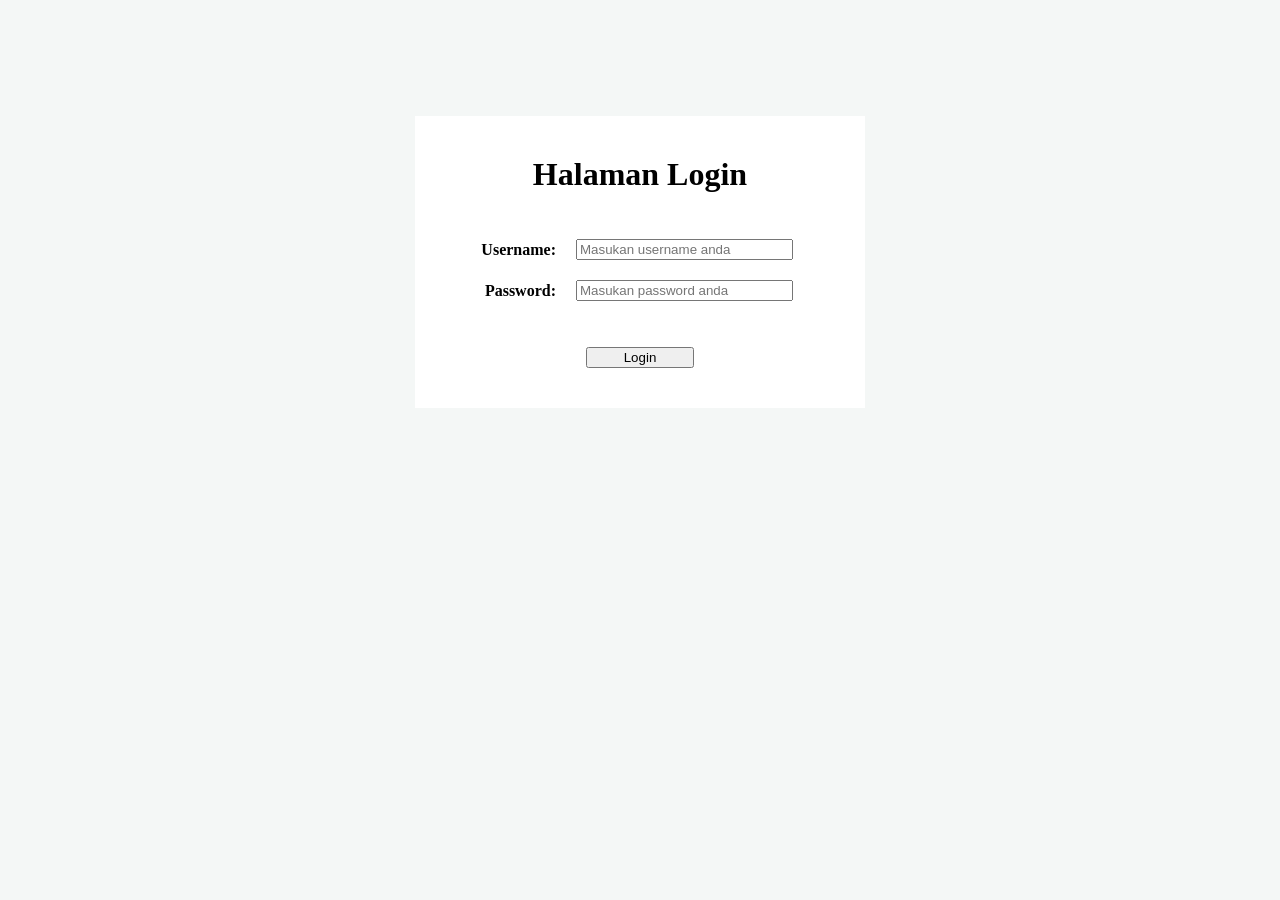
==== index.html @ 2e135df8 "refactor: rename login.html to index.html" ====
<!doctype html>
<html lang="en">
  <head>
    <meta charset="UTF-8" />
    <meta name="viewport" content="width=device-width, initial-scale=1.0" />
    <title>Login Page</title>
  </head>
  <body bgcolor="#f4f7f6" text="black">
    <br /><br /><br /><br /><br /><br />
    <table
      align="center"
      bgcolor="#ffffff"
      cellpadding="40"
      cellspacing="0"
      width="450"
    >
      <tr>
        <td>
          <center>
            <font size="6">
              <b>Halaman Login</b>
            </font>
            <br /><br /><br />
          </center>
          <form action="dashboard.html" method="post">
            <font size="3">
              <table width="100%" cellpadding="10" cellspacing="0" border="0">
                <tr>
                  <td width="30%" align="right"><b>Username:</b></td>
                  <td>
                    <input
                      type="text"
                      name="username"
                      placeholder="Masukan username anda"
                      size="25"
                      required
                    />
                  </td>
                </tr>
                <tr>
                  <td align="right"><b>Password:</b></td>
                  <td>
                    <input
                      type="password"
                      name="password"
                      placeholder="Masukan password anda"
                      size="25"
                      required
                    />
                  </td>
                </tr>
              </table>
              <br /><br />
              <center>
                <input type="submit" value="        Login        " />
              </center>
            </font>
          </form>
        </td>
      </tr>
    </table>
  </body>
</html>
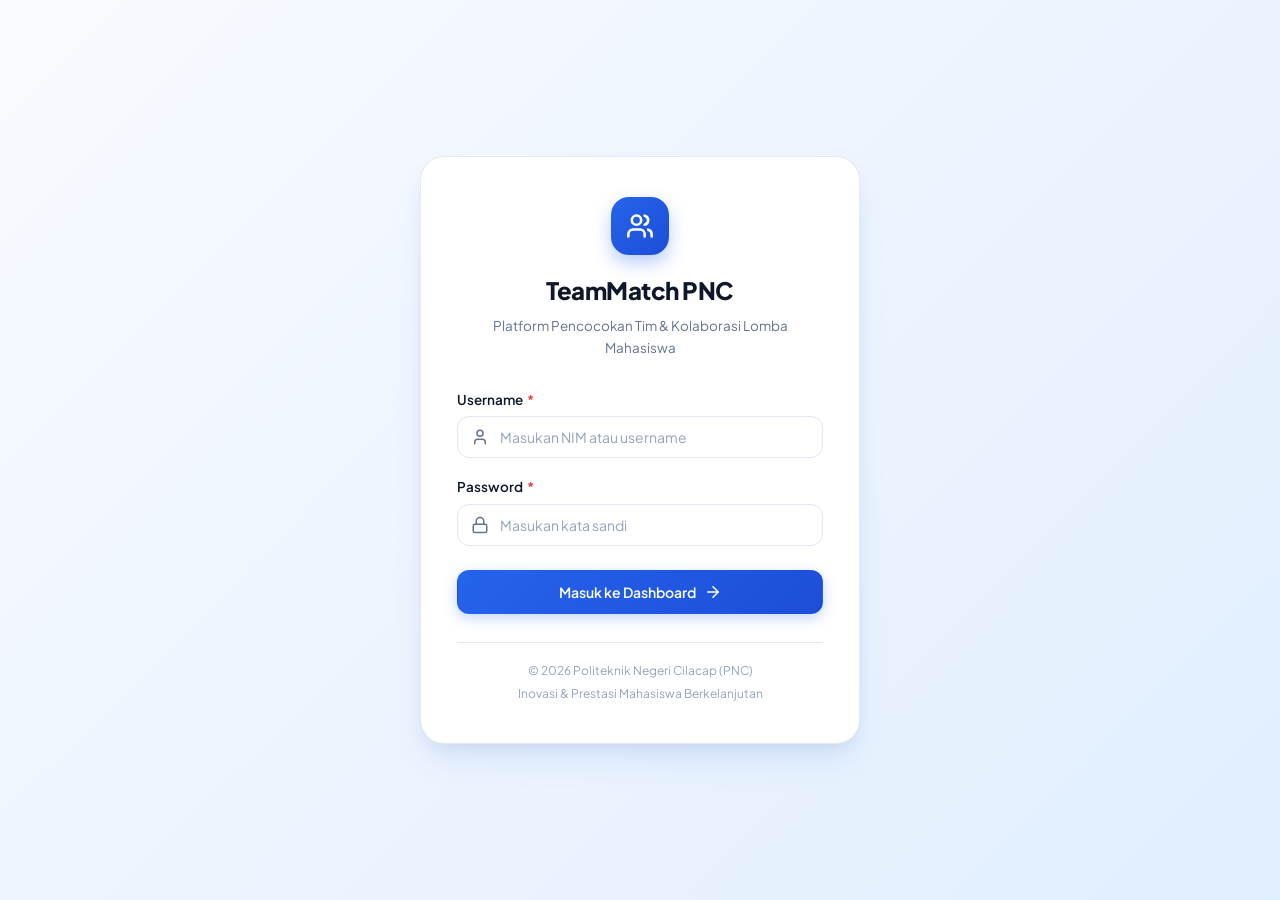
==== commit 2f50909a: "feat: modernisasi UI TeamMatch PNC dengan palet putih-biru dan style.css eksternal" ====
--- a/index.html
+++ b/index.html
@@ -1,63 +1,140 @@
 <!doctype html>
-<html lang="en">
+<html lang="id">
   <head>
     <meta charset="UTF-8" />
     <meta name="viewport" content="width=device-width, initial-scale=1.0" />
-    <title>Login Page</title>
+    <title>Login - TeamMatch PNC</title>
+    <!-- Google Fonts & External Stylesheet -->
+    <link rel="preconnect" href="https://fonts.googleapis.com" />
+    <link rel="preconnect" href="https://fonts.gstatic.com" crossorigin />
+    <link
+      href="https://fonts.googleapis.com/css2?family=Plus+Jakarta+Sans:wght@400;500;600;700;800&display=swap"
+      rel="stylesheet"
+    />
+    <link rel="stylesheet" href="style.css" />
   </head>
-  <body bgcolor="#f4f7f6" text="black">
-    <br /><br /><br /><br /><br /><br />
-    <table
-      align="center"
-      bgcolor="#ffffff"
-      cellpadding="40"
-      cellspacing="0"
-      width="450"
-    >
-      <tr>
-        <td>
-          <center>
-            <font size="6">
-              <b>Halaman Login</b>
-            </font>
-            <br /><br /><br />
-          </center>
-          <form action="dashboard.html" method="post">
-            <font size="3">
-              <table width="100%" cellpadding="10" cellspacing="0" border="0">
-                <tr>
-                  <td width="30%" align="right"><b>Username:</b></td>
-                  <td>
-                    <input
-                      type="text"
-                      name="username"
-                      placeholder="Masukan username anda"
-                      size="25"
-                      required
-                    />
-                  </td>
-                </tr>
-                <tr>
-                  <td align="right"><b>Password:</b></td>
-                  <td>
-                    <input
-                      type="password"
-                      name="password"
-                      placeholder="Masukan password anda"
-                      size="25"
-                      required
-                    />
-                  </td>
-                </tr>
-              </table>
-              <br /><br />
-              <center>
-                <input type="submit" value="        Login        " />
-              </center>
-            </font>
-          </form>
-        </td>
-      </tr>
-    </table>
+  <body>
+    <div class="auth-wrapper">
+      <div class="auth-card">
+        <!-- Logo & Header -->
+        <div class="auth-header">
+          <div class="auth-logo-badge">
+            <svg
+              xmlns="http://www.w3.org/2000/svg"
+              width="28"
+              height="28"
+              viewBox="0 0 24 24"
+              fill="none"
+              stroke="currentColor"
+              stroke-width="2.2"
+              stroke-linecap="round"
+              stroke-linejoin="round"
+            >
+              <path d="M16 21v-2a4 4 0 0 0-4-4H6a4 4 0 0 0-4 4v2" />
+              <circle cx="9" cy="7" r="4" />
+              <path d="M22 21v-2a4 4 0 0 0-3-3.87" />
+              <path d="M16 3.13a4 4 0 0 1 0 7.75" />
+            </svg>
+          </div>
+          <h1 class="auth-title">TeamMatch <span>PNC</span></h1>
+          <p class="auth-subtitle">
+            Platform Pencocokan Tim & Kolaborasi Lomba Mahasiswa
+          </p>
+        </div>
+
+        <!-- Form Login -->
+        <form action="dashboard.html" method="get">
+          <div class="form-group" style="margin-bottom: 18px;">
+            <label class="form-label" for="username">
+              Username <span class="req-star">*</span>
+            </label>
+            <div class="input-wrapper">
+              <span class="input-icon">
+                <svg
+                  xmlns="http://www.w3.org/2000/svg"
+                  width="18"
+                  height="18"
+                  viewBox="0 0 24 24"
+                  fill="none"
+                  stroke="currentColor"
+                  stroke-width="2"
+                  stroke-linecap="round"
+                  stroke-linejoin="round"
+                >
+                  <path d="M19 21v-2a4 4 0 0 0-4-4H9a4 4 0 0 0-4 4v2" />
+                  <circle cx="12" cy="7" r="4" />
+                </svg>
+              </span>
+              <input
+                id="username"
+                class="form-control has-icon"
+                type="text"
+                name="username"
+                placeholder="Masukan NIM atau username"
+                required
+              />
+            </div>
+          </div>
+
+          <div class="form-group" style="margin-bottom: 24px;">
+            <label class="form-label" for="password">
+              Password <span class="req-star">*</span>
+            </label>
+            <div class="input-wrapper">
+              <span class="input-icon">
+                <svg
+                  xmlns="http://www.w3.org/2000/svg"
+                  width="18"
+                  height="18"
+                  viewBox="0 0 24 24"
+                  fill="none"
+                  stroke="currentColor"
+                  stroke-width="2"
+                  stroke-linecap="round"
+                  stroke-linejoin="round"
+                >
+                  <rect width="18" height="11" x="3" y="11" rx="2" ry="2" />
+                  <path d="M7 11V7a5 5 0 0 1 10 0v4" />
+                </svg>
+              </span>
+              <input
+                id="password"
+                class="form-control has-icon"
+                type="password"
+                name="password"
+                placeholder="Masukan kata sandi"
+                required
+              />
+            </div>
+          </div>
+
+          <button type="submit" class="btn btn-primary btn-block">
+            <span>Masuk ke Dashboard</span>
+            <svg
+              xmlns="http://www.w3.org/2000/svg"
+              width="18"
+              height="18"
+              viewBox="0 0 24 24"
+              fill="none"
+              stroke="currentColor"
+              stroke-width="2"
+              stroke-linecap="round"
+              stroke-linejoin="round"
+            >
+              <path d="M5 12h14" />
+              <path d="m12 5 7 7-7 7" />
+            </svg>
+          </button>
+        </form>
+
+        <!-- Footer -->
+        <div class="auth-footer">
+          <p>© 2026 Politeknik Negeri Cilacap (PNC)</p>
+          <p style="margin-top: 4px; color: var(--text-light);">
+            Inovasi & Prestasi Mahasiswa Berkelanjutan
+          </p>
+        </div>
+      </div>
+    </div>
   </body>
 </html>
--- a/style.css
+++ b/style.css
@@ -0,0 +1,916 @@
+/* ===================================================================
+   TeamMatch PNC - Sistem Desain & Stylesheet Terpadu
+   Palet Warna: Putih & Biru (Modern, Bersih, Profesional)
+   =================================================================== */
+
+@import url('https://fonts.googleapis.com/css2?family=Plus+Jakarta+Sans:wght@400;500;600;700;800&display=swap');
+
+/* --- 1. DESIGN TOKENS (CSS VARIABLES) --- */
+:root {
+  /* Brand Blue Palette */
+  --primary-blue: #2563eb;
+  --primary-blue-dark: #1d4ed8;
+  --primary-blue-light: #3b82f6;
+  --primary-blue-soft: #eff6ff;
+  --primary-blue-hover: #1e40af;
+  
+  /* Slate & Navy Neutrals */
+  --navy-slate: #0f172a;
+  --navy-subtle: #1e293b;
+  --text-body: #334155;
+  --text-muted: #64748b;
+  --text-light: #94a3b8;
+  
+  /* Backgrounds */
+  --bg-body: #f0f7ff;
+  --bg-body-gradient: linear-gradient(135deg, #f8fbff 0%, #edf4fe 50%, #e0effe 100%);
+  --bg-card: #ffffff;
+  --bg-card-subtle: #f8fafc;
+  --bg-card-hover: #f1f5f9;
+  
+  /* Borders */
+  --border-color: #e2e8f0;
+  --border-focus: #3b82f6;
+  --border-hover: #cbd5e1;
+  
+  /* Badges & Status */
+  --badge-blue-bg: #dbeafe;
+  --badge-blue-text: #1e40af;
+  --badge-warning-bg: #fef3c7;
+  --badge-warning-text: #92400e;
+  --badge-success-bg: #dcfce7;
+  --badge-success-text: #166534;
+  
+  /* Shadows */
+  --shadow-sm: 0 1px 2px 0 rgba(15, 23, 42, 0.05);
+  --shadow-md: 0 4px 6px -1px rgba(15, 23, 42, 0.08), 0 2px 4px -2px rgba(15, 23, 42, 0.04);
+  --shadow-lg: 0 12px 28px -6px rgba(37, 99, 235, 0.08), 0 4px 12px -2px rgba(15, 23, 42, 0.04);
+  --shadow-xl: 0 20px 35px -8px rgba(37, 99, 235, 0.12), 0 8px 16px -4px rgba(15, 23, 42, 0.06);
+  --shadow-glow: 0 0 24px rgba(37, 99, 235, 0.22);
+  
+  /* Radii */
+  --radius-sm: 8px;
+  --radius-md: 12px;
+  --radius-lg: 18px;
+  --radius-xl: 24px;
+  --radius-full: 9999px;
+  
+  /* Transition */
+  --transition: all 0.25s cubic-bezier(0.16, 1, 0.3, 1);
+}
+
+/* --- 2. CSS RESET & GLOBAL BASE --- */
+*, *::before, *::after {
+  box-sizing: border-box;
+  margin: 0;
+  padding: 0;
+}
+
+html {
+  font-size: 16px;
+  scroll-behavior: smooth;
+}
+
+body {
+  font-family: 'Plus Jakarta Sans', -apple-system, BlinkMacSystemFont, 'Segoe UI', Roboto, Helvetica, Arial, sans-serif;
+  color: var(--text-body);
+  background: var(--bg-body-gradient);
+  min-height: 100vh;
+  line-height: 1.6;
+  -webkit-font-smoothing: antialiased;
+  -moz-osx-font-smoothing: grayscale;
+}
+
+a {
+  color: var(--primary-blue);
+  text-decoration: none;
+  transition: var(--transition);
+}
+
+a:hover {
+  color: var(--primary-blue-dark);
+}
+
+img, svg {
+  vertical-align: middle;
+}
+
+/* --- 3. LAYOUT & CONTAINERS --- */
+.page-wrapper {
+  min-height: 100vh;
+  display: flex;
+  flex-direction: column;
+}
+
+.main-content {
+  flex: 1;
+  padding: 32px 20px 60px;
+}
+
+.container-narrow {
+  width: 100%;
+  max-width: 480px;
+  margin: 0 auto;
+}
+
+.container-medium {
+  width: 100%;
+  max-width: 760px;
+  margin: 0 auto;
+}
+
+.container-wide {
+  width: 100%;
+  max-width: 980px;
+  margin: 0 auto;
+}
+
+/* --- 4. TOP NAVIGATION BAR --- */
+.navbar {
+  background: rgba(255, 255, 255, 0.92);
+  backdrop-filter: blur(12px);
+  -webkit-backdrop-filter: blur(12px);
+  border-bottom: 1px solid var(--border-color);
+  position: sticky;
+  top: 0;
+  z-index: 100;
+  box-shadow: var(--shadow-sm);
+}
+
+.nav-container {
+  max-width: 1100px;
+  margin: 0 auto;
+  padding: 14px 24px;
+  display: flex;
+  align-items: center;
+  justify-content: space-between;
+}
+
+.nav-brand {
+  display: flex;
+  align-items: center;
+  gap: 12px;
+  text-decoration: none;
+}
+
+.brand-icon-box {
+  width: 40px;
+  height: 40px;
+  background: linear-gradient(135deg, var(--primary-blue), var(--primary-blue-dark));
+  border-radius: var(--radius-md);
+  display: flex;
+  align-items: center;
+  justify-content: center;
+  color: #ffffff;
+  box-shadow: 0 4px 10px rgba(37, 99, 235, 0.3);
+}
+
+.brand-text-wrap {
+  display: flex;
+  flex-direction: column;
+}
+
+.brand-title {
+  font-size: 18px;
+  font-weight: 800;
+  color: var(--navy-slate);
+  letter-spacing: -0.3px;
+  line-height: 1.2;
+}
+
+.brand-title span {
+  color: var(--primary-blue);
+}
+
+.brand-subtitle {
+  font-size: 11px;
+  font-weight: 600;
+  color: var(--text-muted);
+  letter-spacing: 0.5px;
+  text-transform: uppercase;
+}
+
+.nav-actions {
+  display: flex;
+  align-items: center;
+  gap: 16px;
+}
+
+.user-pill {
+  display: flex;
+  align-items: center;
+  gap: 10px;
+  background: var(--bg-card-subtle);
+  border: 1px solid var(--border-color);
+  padding: 6px 14px 6px 8px;
+  border-radius: var(--radius-full);
+}
+
+.user-avatar-sm {
+  width: 32px;
+  height: 32px;
+  background: linear-gradient(135deg, var(--badge-blue-bg), #bfdbfe);
+  color: var(--primary-blue-dark);
+  border-radius: var(--radius-full);
+  display: flex;
+  align-items: center;
+  justify-content: center;
+  font-weight: 700;
+  font-size: 13px;
+}
+
+.user-name-sm {
+  font-size: 13px;
+  font-weight: 600;
+  color: var(--navy-slate);
+}
+
+/* --- 5. CARDS & SECTIONS --- */
+.card {
+  background: var(--bg-card);
+  border-radius: var(--radius-lg);
+  border: 1px solid rgba(226, 232, 240, 0.85);
+  box-shadow: var(--shadow-lg);
+  padding: 36px;
+  position: relative;
+  overflow: hidden;
+  animation: fadeIn 0.35s ease-out;
+}
+
+.card-header {
+  margin-bottom: 28px;
+  text-align: center;
+}
+
+.card-icon-badge {
+  width: 56px;
+  height: 56px;
+  margin: 0 auto 16px;
+  background: var(--primary-blue-soft);
+  border: 1px solid var(--badge-blue-bg);
+  color: var(--primary-blue);
+  border-radius: var(--radius-lg);
+  display: flex;
+  align-items: center;
+  justify-content: center;
+  box-shadow: var(--shadow-sm);
+}
+
+.card-title {
+  font-size: 24px;
+  font-weight: 800;
+  color: var(--navy-slate);
+  letter-spacing: -0.4px;
+  margin-bottom: 8px;
+}
+
+.card-desc {
+  font-size: 14px;
+  color: var(--text-muted);
+  line-height: 1.5;
+  max-width: 540px;
+  margin: 0 auto;
+}
+
+/* --- 6. FORM STYLING --- */
+.form-section {
+  background: #ffffff;
+  border: 1px solid var(--border-color);
+  border-radius: var(--radius-md);
+  padding: 24px;
+  margin-bottom: 24px;
+  position: relative;
+  transition: var(--transition);
+}
+
+.form-section:hover {
+  border-color: #cbd5e1;
+}
+
+.section-legend {
+  display: inline-flex;
+  align-items: center;
+  gap: 10px;
+  font-size: 15px;
+  font-weight: 700;
+  color: var(--navy-slate);
+  margin-bottom: 20px;
+  padding-bottom: 12px;
+  border-bottom: 2px solid var(--primary-blue-soft);
+  width: 100%;
+}
+
+.legend-number {
+  width: 24px;
+  height: 24px;
+  background: var(--primary-blue);
+  color: #ffffff;
+  font-size: 12px;
+  font-weight: 700;
+  border-radius: var(--radius-full);
+  display: inline-flex;
+  align-items: center;
+  justify-content: center;
+}
+
+.form-grid {
+  display: grid;
+  grid-template-columns: repeat(2, 1fr);
+  gap: 20px;
+}
+
+.form-col-full {
+  grid-column: 1 / -1;
+}
+
+.form-group {
+  display: flex;
+  flex-direction: column;
+  gap: 6px;
+}
+
+.form-label {
+  font-size: 13.5px;
+  font-weight: 600;
+  color: var(--navy-slate);
+  display: flex;
+  align-items: center;
+  gap: 4px;
+}
+
+.req-star {
+  color: #ef4444;
+  font-weight: 700;
+}
+
+.input-wrapper {
+  position: relative;
+  display: flex;
+  align-items: center;
+}
+
+.input-icon {
+  position: absolute;
+  left: 14px;
+  color: var(--text-muted);
+  pointer-events: none;
+  display: flex;
+  align-items: center;
+}
+
+.form-control {
+  width: 100%;
+  padding: 11px 14px;
+  font-family: inherit;
+  font-size: 14px;
+  color: var(--text-body);
+  background-color: #ffffff;
+  border: 1.5px solid var(--border-color);
+  border-radius: var(--radius-md);
+  transition: var(--transition);
+  outline: none;
+}
+
+.form-control.has-icon {
+  padding-left: 42px;
+}
+
+.form-control:focus {
+  border-color: var(--border-focus);
+  box-shadow: 0 0 0 4px rgba(37, 99, 235, 0.14);
+}
+
+.form-control::placeholder {
+  color: var(--text-light);
+  font-weight: 400;
+}
+
+select.form-control {
+  appearance: none;
+  -webkit-appearance: none;
+  background-image: url("data:image/svg+xml,%3Csvg xmlns='http://www.w3.org/2000/svg' width='16' height='16' viewBox='0 0 24 24' fill='none' stroke='%2364748b' stroke-width='2' stroke-linecap='round' stroke-linejoin='round'%3E%3Cpath d='m6 9 6 6 6-6'/%3E%3C/svg%3E");
+  background-repeat: no-repeat;
+  background-position: right 14px center;
+  padding-right: 40px;
+  cursor: pointer;
+}
+
+textarea.form-control {
+  resize: vertical;
+  min-height: 110px;
+  line-height: 1.6;
+}
+
+/* Checkbox & Pill Selection */
+.skills-pills-wrap {
+  display: flex;
+  flex-wrap: wrap;
+  gap: 10px;
+  margin-top: 4px;
+}
+
+.skill-pill-item {
+  position: relative;
+}
+
+.skill-pill-item input[type="checkbox"] {
+  position: absolute;
+  opacity: 0;
+  width: 0;
+  height: 0;
+}
+
+.skill-pill-label {
+  display: inline-flex;
+  align-items: center;
+  gap: 8px;
+  padding: 9px 16px;
+  background: var(--bg-card-subtle);
+  border: 1.5px solid var(--border-color);
+  border-radius: var(--radius-full);
+  font-size: 13.5px;
+  font-weight: 500;
+  color: var(--text-body);
+  cursor: pointer;
+  transition: var(--transition);
+  user-select: none;
+}
+
+.skill-pill-label:hover {
+  background: var(--primary-blue-soft);
+  border-color: #bfdbfe;
+  color: var(--primary-blue-dark);
+}
+
+.skill-pill-item input[type="checkbox"]:checked + .skill-pill-label {
+  background: var(--badge-blue-bg);
+  border-color: var(--primary-blue);
+  color: var(--badge-blue-text);
+  font-weight: 600;
+  box-shadow: 0 2px 6px rgba(37, 99, 235, 0.15);
+}
+
+.skill-check-icon {
+  width: 16px;
+  height: 16px;
+  border-radius: var(--radius-full);
+  border: 1.5px solid var(--text-muted);
+  display: inline-flex;
+  align-items: center;
+  justify-content: center;
+  transition: var(--transition);
+}
+
+.skill-pill-item input[type="checkbox"]:checked + .skill-pill-label .skill-check-icon {
+  background: var(--primary-blue);
+  border-color: var(--primary-blue);
+  color: #ffffff;
+}
+
+/* File Upload Drop Area */
+.file-upload-box {
+  border: 2px dashed #cbd5e1;
+  border-radius: var(--radius-md);
+  padding: 24px;
+  text-align: center;
+  background: var(--bg-card-subtle);
+  transition: var(--transition);
+  cursor: pointer;
+  position: relative;
+}
+
+.file-upload-box:hover {
+  border-color: var(--primary-blue);
+  background: var(--primary-blue-soft);
+}
+
+.file-upload-icon {
+  width: 44px;
+  height: 44px;
+  margin: 0 auto 10px;
+  color: var(--primary-blue);
+  background: #ffffff;
+  border-radius: var(--radius-full);
+  display: flex;
+  align-items: center;
+  justify-content: center;
+  box-shadow: var(--shadow-sm);
+}
+
+.file-upload-text {
+  font-size: 14px;
+  font-weight: 600;
+  color: var(--navy-slate);
+  margin-bottom: 4px;
+}
+
+.file-upload-hint {
+  font-size: 12px;
+  color: var(--text-muted);
+}
+
+.file-upload-input {
+  position: absolute;
+  top: 0;
+  left: 0;
+  width: 100%;
+  height: 100%;
+  opacity: 0;
+  cursor: pointer;
+}
+
+/* --- 7. BUTTONS --- */
+.btn {
+  display: inline-flex;
+  align-items: center;
+  justify-content: center;
+  gap: 8px;
+  font-family: inherit;
+  font-weight: 600;
+  font-size: 14px;
+  padding: 12px 22px;
+  border-radius: var(--radius-md);
+  cursor: pointer;
+  transition: var(--transition);
+  border: 1.5px solid transparent;
+  text-decoration: none;
+  line-height: 1;
+}
+
+.btn-primary {
+  background: linear-gradient(135deg, var(--primary-blue), var(--primary-blue-dark));
+  color: #ffffff;
+  box-shadow: 0 4px 14px rgba(37, 99, 235, 0.28);
+}
+
+.btn-primary:hover {
+  background: linear-gradient(135deg, var(--primary-blue-dark), var(--primary-blue-hover));
+  transform: translateY(-2px);
+  box-shadow: 0 6px 18px rgba(37, 99, 235, 0.36);
+  color: #ffffff;
+}
+
+.btn-primary:active {
+  transform: translateY(0);
+}
+
+.btn-outline {
+  background-color: #ffffff;
+  color: var(--primary-blue);
+  border-color: #cbd5e1;
+}
+
+.btn-outline:hover {
+  border-color: var(--primary-blue);
+  background-color: var(--primary-blue-soft);
+  color: var(--primary-blue-dark);
+}
+
+.btn-secondary {
+  background-color: #f1f5f9;
+  color: var(--text-body);
+  border-color: var(--border-color);
+}
+
+.btn-secondary:hover {
+  background-color: #e2e8f0;
+  color: var(--navy-slate);
+}
+
+.btn-danger-soft {
+  background-color: #fee2e2;
+  color: #b91c1c;
+}
+
+.btn-danger-soft:hover {
+  background-color: #fecaca;
+  color: #991b1b;
+}
+
+.btn-block {
+  width: 100%;
+}
+
+.btn-sm {
+  padding: 8px 14px;
+  font-size: 13px;
+  border-radius: var(--radius-sm);
+}
+
+.form-actions {
+  display: flex;
+  align-items: center;
+  justify-content: center;
+  gap: 14px;
+  margin-top: 28px;
+}
+
+/* --- 8. BADGES & STATUS CHIPS --- */
+.badge {
+  display: inline-flex;
+  align-items: center;
+  gap: 6px;
+  padding: 4px 10px;
+  font-size: 12px;
+  font-weight: 600;
+  border-radius: var(--radius-full);
+}
+
+.badge-blue {
+  background: var(--badge-blue-bg);
+  color: var(--badge-blue-text);
+}
+
+.badge-warning {
+  background: var(--badge-warning-bg);
+  color: var(--badge-warning-text);
+}
+
+.badge-success {
+  background: var(--badge-success-bg);
+  color: var(--badge-success-text);
+}
+
+/* --- 9. DASHBOARD SPECIFIC COMPONENTS --- */
+.welcome-hero {
+  text-align: center;
+  padding: 40px 20px;
+}
+
+.avatar-large-wrap {
+  position: relative;
+  display: inline-block;
+  margin-bottom: 20px;
+}
+
+.avatar-large {
+  width: 84px;
+  height: 84px;
+  border-radius: var(--radius-full);
+  background: linear-gradient(135deg, #dbeafe 0%, #bfdbfe 100%);
+  color: var(--primary-blue-dark);
+  display: flex;
+  align-items: center;
+  justify-content: center;
+  box-shadow: 0 8px 20px rgba(37, 99, 235, 0.18);
+  border: 4px solid #ffffff;
+}
+
+.status-dot {
+  position: absolute;
+  bottom: 4px;
+  right: 4px;
+  width: 18px;
+  height: 18px;
+  background: #f59e0b;
+  border: 3px solid #ffffff;
+  border-radius: var(--radius-full);
+}
+
+.hero-title {
+  font-size: 26px;
+  font-weight: 800;
+  color: var(--navy-slate);
+  letter-spacing: -0.5px;
+  margin-bottom: 10px;
+}
+
+.hero-subtitle {
+  font-size: 15px;
+  color: var(--text-muted);
+  max-width: 500px;
+  margin: 0 auto 24px;
+}
+
+.status-banner {
+  background: #fffbeb;
+  border: 1px solid #fef3c7;
+  border-radius: var(--radius-md);
+  padding: 14px 18px;
+  display: flex;
+  align-items: center;
+  justify-content: space-between;
+  margin-bottom: 28px;
+  text-align: left;
+}
+
+.status-banner-left {
+  display: flex;
+  align-items: center;
+  gap: 12px;
+}
+
+.status-banner-title {
+  font-size: 13.5px;
+  font-weight: 700;
+  color: #92400e;
+}
+
+.status-banner-desc {
+  font-size: 12.5px;
+  color: #b45309;
+}
+
+.dashboard-stats-grid {
+  display: grid;
+  grid-template-columns: repeat(3, 1fr);
+  gap: 16px;
+  margin-bottom: 32px;
+}
+
+.stat-card {
+  background: var(--bg-card-subtle);
+  border: 1px solid var(--border-color);
+  border-radius: var(--radius-md);
+  padding: 18px;
+  text-align: left;
+  transition: var(--transition);
+}
+
+.stat-card:hover {
+  background: #ffffff;
+  border-color: var(--border-focus);
+  transform: translateY(-2px);
+  box-shadow: var(--shadow-sm);
+}
+
+.stat-card-header {
+  display: flex;
+  align-items: center;
+  justify-content: space-between;
+  margin-bottom: 8px;
+}
+
+.stat-card-title {
+  font-size: 12px;
+  font-weight: 600;
+  color: var(--text-muted);
+  text-transform: uppercase;
+  letter-spacing: 0.5px;
+}
+
+.stat-card-icon {
+  width: 28px;
+  height: 28px;
+  border-radius: var(--radius-sm);
+  background: var(--primary-blue-soft);
+  color: var(--primary-blue);
+  display: flex;
+  align-items: center;
+  justify-content: center;
+}
+
+.stat-card-value {
+  font-size: 20px;
+  font-weight: 800;
+  color: var(--navy-slate);
+}
+
+.stat-card-sub {
+  font-size: 11.5px;
+  color: var(--text-muted);
+  margin-top: 4px;
+}
+
+.dashboard-cta-row {
+  display: flex;
+  align-items: center;
+  justify-content: center;
+  gap: 16px;
+}
+
+/* --- 10. AUTH & LOGIN CARD --- */
+.auth-wrapper {
+  min-height: 100vh;
+  display: flex;
+  align-items: center;
+  justify-content: center;
+  padding: 24px;
+}
+
+.auth-card {
+  width: 100%;
+  max-width: 440px;
+  background: #ffffff;
+  border-radius: var(--radius-xl);
+  border: 1px solid rgba(226, 232, 240, 0.9);
+  box-shadow: var(--shadow-xl);
+  padding: 40px 36px;
+}
+
+.auth-header {
+  text-align: center;
+  margin-bottom: 30px;
+}
+
+.auth-logo-badge {
+  width: 58px;
+  height: 58px;
+  margin: 0 auto 16px;
+  background: linear-gradient(135deg, var(--primary-blue), var(--primary-blue-dark));
+  color: #ffffff;
+  border-radius: var(--radius-lg);
+  display: flex;
+  align-items: center;
+  justify-content: center;
+  box-shadow: 0 8px 18px rgba(37, 99, 235, 0.32);
+}
+
+.auth-title {
+  font-size: 24px;
+  font-weight: 800;
+  color: var(--navy-slate);
+  letter-spacing: -0.5px;
+  margin-bottom: 6px;
+}
+
+.auth-subtitle {
+  font-size: 13.5px;
+  color: var(--text-muted);
+}
+
+.auth-footer {
+  margin-top: 28px;
+  text-align: center;
+  font-size: 12px;
+  color: var(--text-light);
+  border-top: 1px solid var(--border-color);
+  padding-top: 18px;
+}
+
+/* --- 11. FOOTER & MISC --- */
+.page-footer {
+  text-align: center;
+  padding: 24px;
+  font-size: 13px;
+  color: var(--text-muted);
+}
+
+.back-link-bar {
+  display: flex;
+  align-items: center;
+  gap: 8px;
+  margin-bottom: 20px;
+  font-size: 13.5px;
+  font-weight: 600;
+  color: var(--text-muted);
+}
+
+.back-link-bar:hover {
+  color: var(--primary-blue);
+}
+
+/* --- 12. ANIMATIONS & RESPONSIVE --- */
+@keyframes fadeIn {
+  from {
+    opacity: 0;
+    transform: translateY(8px);
+  }
+  to {
+    opacity: 1;
+    transform: translateY(0);
+  }
+}
+
+@media (max-width: 768px) {
+  .card {
+    padding: 24px 18px;
+    border-radius: var(--radius-md);
+  }
+  
+  .auth-card {
+    padding: 30px 20px;
+  }
+  
+  .form-grid {
+    grid-template-columns: 1fr;
+    gap: 16px;
+  }
+  
+  .dashboard-stats-grid {
+    grid-template-columns: 1fr;
+  }
+  
+  .status-banner {
+    flex-direction: column;
+    align-items: flex-start;
+    gap: 12px;
+  }
+  
+  .dashboard-cta-row, .form-actions {
+    flex-direction: column;
+    width: 100%;
+  }
+  
+  .dashboard-cta-row .btn, .form-actions .btn {
+    width: 100%;
+  }
+  
+  .nav-container {
+    padding: 12px 16px;
+  }
+  
+  .user-name-sm {
+    display: none;
+  }
+}
